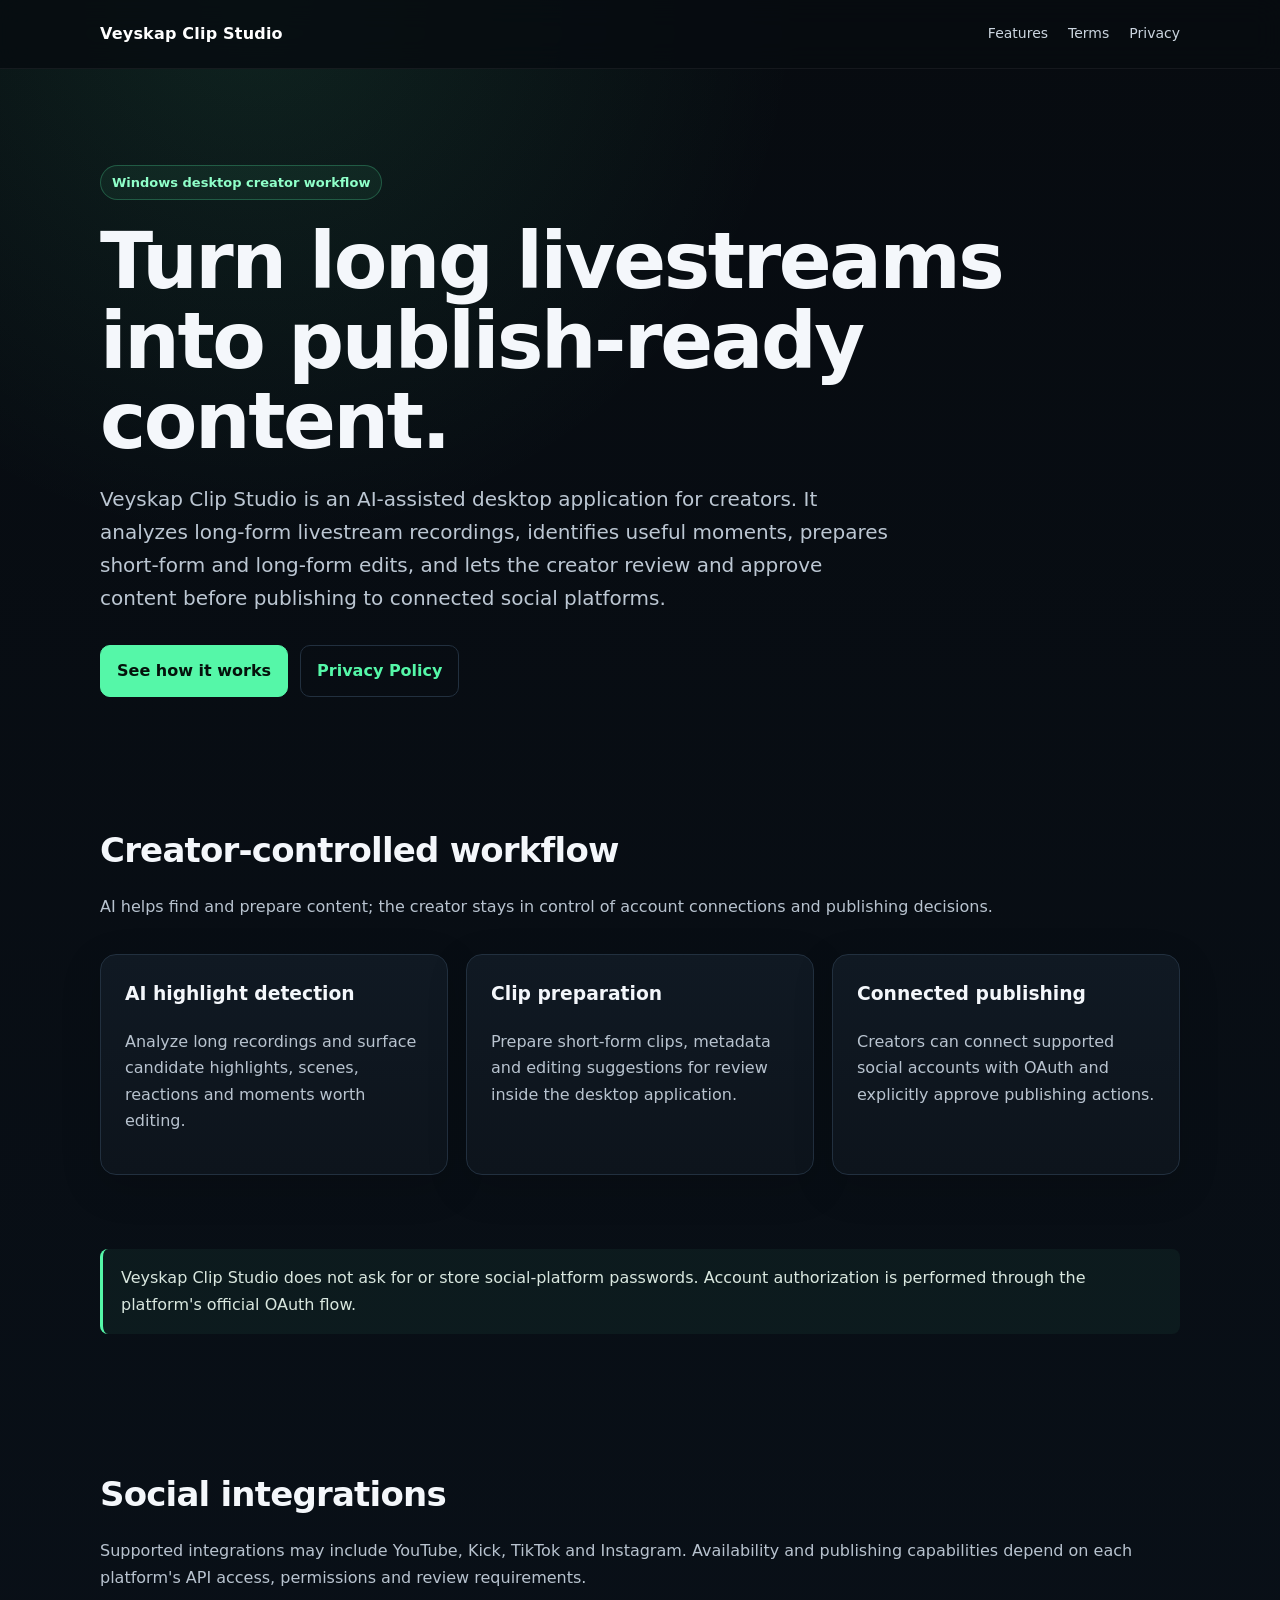
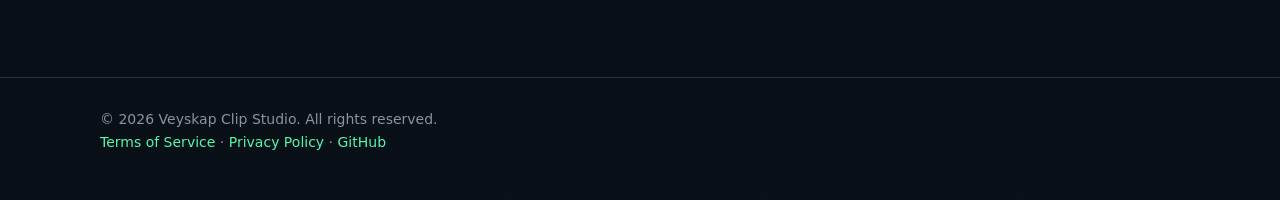
==== index.html @ f8d3f5a6 "veyskap clip studio website Add Veyskap Clip Studio public website" ====
<!doctype html>
<html lang="en">
<head>
  <meta charset="utf-8">
  <meta name="viewport" content="width=device-width,initial-scale=1">
  <title>Veyskap Clip Studio</title>
  <meta name="description" content="AI-powered Windows desktop workflow for livestream analysis, highlight detection, clip creation and creator-approved publishing.">
  <link rel="stylesheet" href="styles.css">
</head>
<body>
<header>
  <div class="wrap">
    <nav>
      <a class="brand" href="./">Veyskap Clip Studio</a>
      <div class="navlinks">
        <a href="#features">Features</a>
        <a href="terms.html">Terms</a>
        <a href="privacy.html">Privacy</a>
      </div>
    </nav>
  </div>
</header>

<main>
  <section class="hero">
    <div class="wrap">
      <span class="eyebrow">Windows desktop creator workflow</span>
      <h1>Turn long livestreams into publish-ready content.</h1>
      <p class="lead">
        Veyskap Clip Studio is an AI-assisted desktop application for creators.
        It analyzes long-form livestream recordings, identifies useful moments,
        prepares short-form and long-form edits, and lets the creator review and
        approve content before publishing to connected social platforms.
      </p>
      <div class="cta">
        <a class="btn primary" href="#features">See how it works</a>
        <a class="btn" href="privacy.html">Privacy Policy</a>
      </div>
    </div>
  </section>

  <section id="features" class="section">
    <div class="wrap">
      <h2>Creator-controlled workflow</h2>
      <p>AI helps find and prepare content; the creator stays in control of account connections and publishing decisions.</p>

      <div class="grid">
        <article class="card">
          <h3>AI highlight detection</h3>
          <p>Analyze long recordings and surface candidate highlights, scenes, reactions and moments worth editing.</p>
        </article>
        <article class="card">
          <h3>Clip preparation</h3>
          <p>Prepare short-form clips, metadata and editing suggestions for review inside the desktop application.</p>
        </article>
        <article class="card">
          <h3>Connected publishing</h3>
          <p>Creators can connect supported social accounts with OAuth and explicitly approve publishing actions.</p>
        </article>
      </div>

      <div class="notice">
        Veyskap Clip Studio does not ask for or store social-platform passwords.
        Account authorization is performed through the platform's official OAuth flow.
      </div>
    </div>
  </section>

  <section class="section">
    <div class="wrap">
      <h2>Social integrations</h2>
      <p>
        Supported integrations may include YouTube, Kick, TikTok and Instagram.
        Availability and publishing capabilities depend on each platform's API access,
        permissions and review requirements.
      </p>
    </div>
  </section>
</main>

<footer>
  <div class="wrap">
    <div>© 2026 Veyskap Clip Studio. All rights reserved.</div>
    <div><a href="terms.html">Terms of Service</a> · <a href="privacy.html">Privacy Policy</a> · <a href="https://github.com/veyskap">GitHub</a></div>
  </div>
</footer>
</body>
</html>
---- styles.css ----
:root{
  --bg:#070b10;
  --panel:#0d141c;
  --panel2:#101923;
  --text:#f4f7fb;
  --muted:#9aa7b5;
  --line:#22303f;
  --accent:#55f7a8;
  --accent2:#8fffc9;
}
*{box-sizing:border-box}
html{scroll-behavior:smooth}
body{
  margin:0;
  font-family:Inter,ui-sans-serif,system-ui,-apple-system,BlinkMacSystemFont,"Segoe UI",sans-serif;
  background:
    radial-gradient(circle at 20% 0%,rgba(85,247,168,.10),transparent 34rem),
    linear-gradient(180deg,#070b10 0%,#091018 100%);
  color:var(--text);
  line-height:1.65;
}
a{color:var(--accent);text-decoration:none}
a:hover{text-decoration:underline}
.wrap{width:min(1080px,calc(100% - 40px));margin:0 auto}
header{
  position:sticky;top:0;z-index:10;
  backdrop-filter:blur(14px);
  background:rgba(7,11,16,.82);
  border-bottom:1px solid rgba(255,255,255,.06);
}
nav{height:68px;display:flex;align-items:center;justify-content:space-between;gap:24px}
.brand{font-weight:800;letter-spacing:.2px;color:white}
.navlinks{display:flex;gap:20px;flex-wrap:wrap}
.navlinks a{color:#cbd5df;font-size:14px}
.hero{padding:96px 0 62px}
.eyebrow{
  display:inline-flex;align-items:center;gap:8px;
  border:1px solid rgba(85,247,168,.25);
  background:rgba(85,247,168,.06);
  color:var(--accent2);
  border-radius:999px;padding:6px 11px;font-size:13px;font-weight:700;
}
h1{font-size:clamp(42px,8vw,78px);line-height:1.02;margin:22px 0 22px;letter-spacing:-2.4px}
.lead{max-width:800px;font-size:20px;color:#bcc7d3}
.cta{display:flex;gap:12px;flex-wrap:wrap;margin-top:30px}
.btn{
  display:inline-block;padding:12px 16px;border-radius:10px;
  border:1px solid var(--line);font-weight:750;
}
.btn.primary{background:var(--accent);color:#05120c;border-color:var(--accent)}
.grid{display:grid;grid-template-columns:repeat(3,1fr);gap:18px;margin:34px 0 74px}
.card{
  background:linear-gradient(180deg,var(--panel2),var(--panel));
  border:1px solid var(--line);border-radius:16px;padding:24px;
  box-shadow:0 12px 40px rgba(0,0,0,.16)
}
.card h3{margin-top:0}
.section{padding:34px 0 70px}
.section h2{font-size:34px;letter-spacing:-.8px;margin-bottom:10px}
.section p,.section li{color:#b8c3cf}
.notice{
  border-left:3px solid var(--accent);
  background:rgba(85,247,168,.05);
  padding:16px 18px;border-radius:8px;color:#d9e7df;
}
footer{border-top:1px solid var(--line);padding:30px 0 46px;color:#8794a2;font-size:14px}
.policy{padding:70px 0}
.policy h1{font-size:48px}
.policy h2{margin-top:36px}
.policy p,.policy li{color:#bcc7d3}
.meta{color:#7f8b98;font-size:14px}
@media(max-width:780px){
  .grid{grid-template-columns:1fr}
  .hero{padding-top:64px}
  nav{align-items:flex-start;height:auto;padding:18px 0}
  .navlinks{justify-content:flex-end}
}
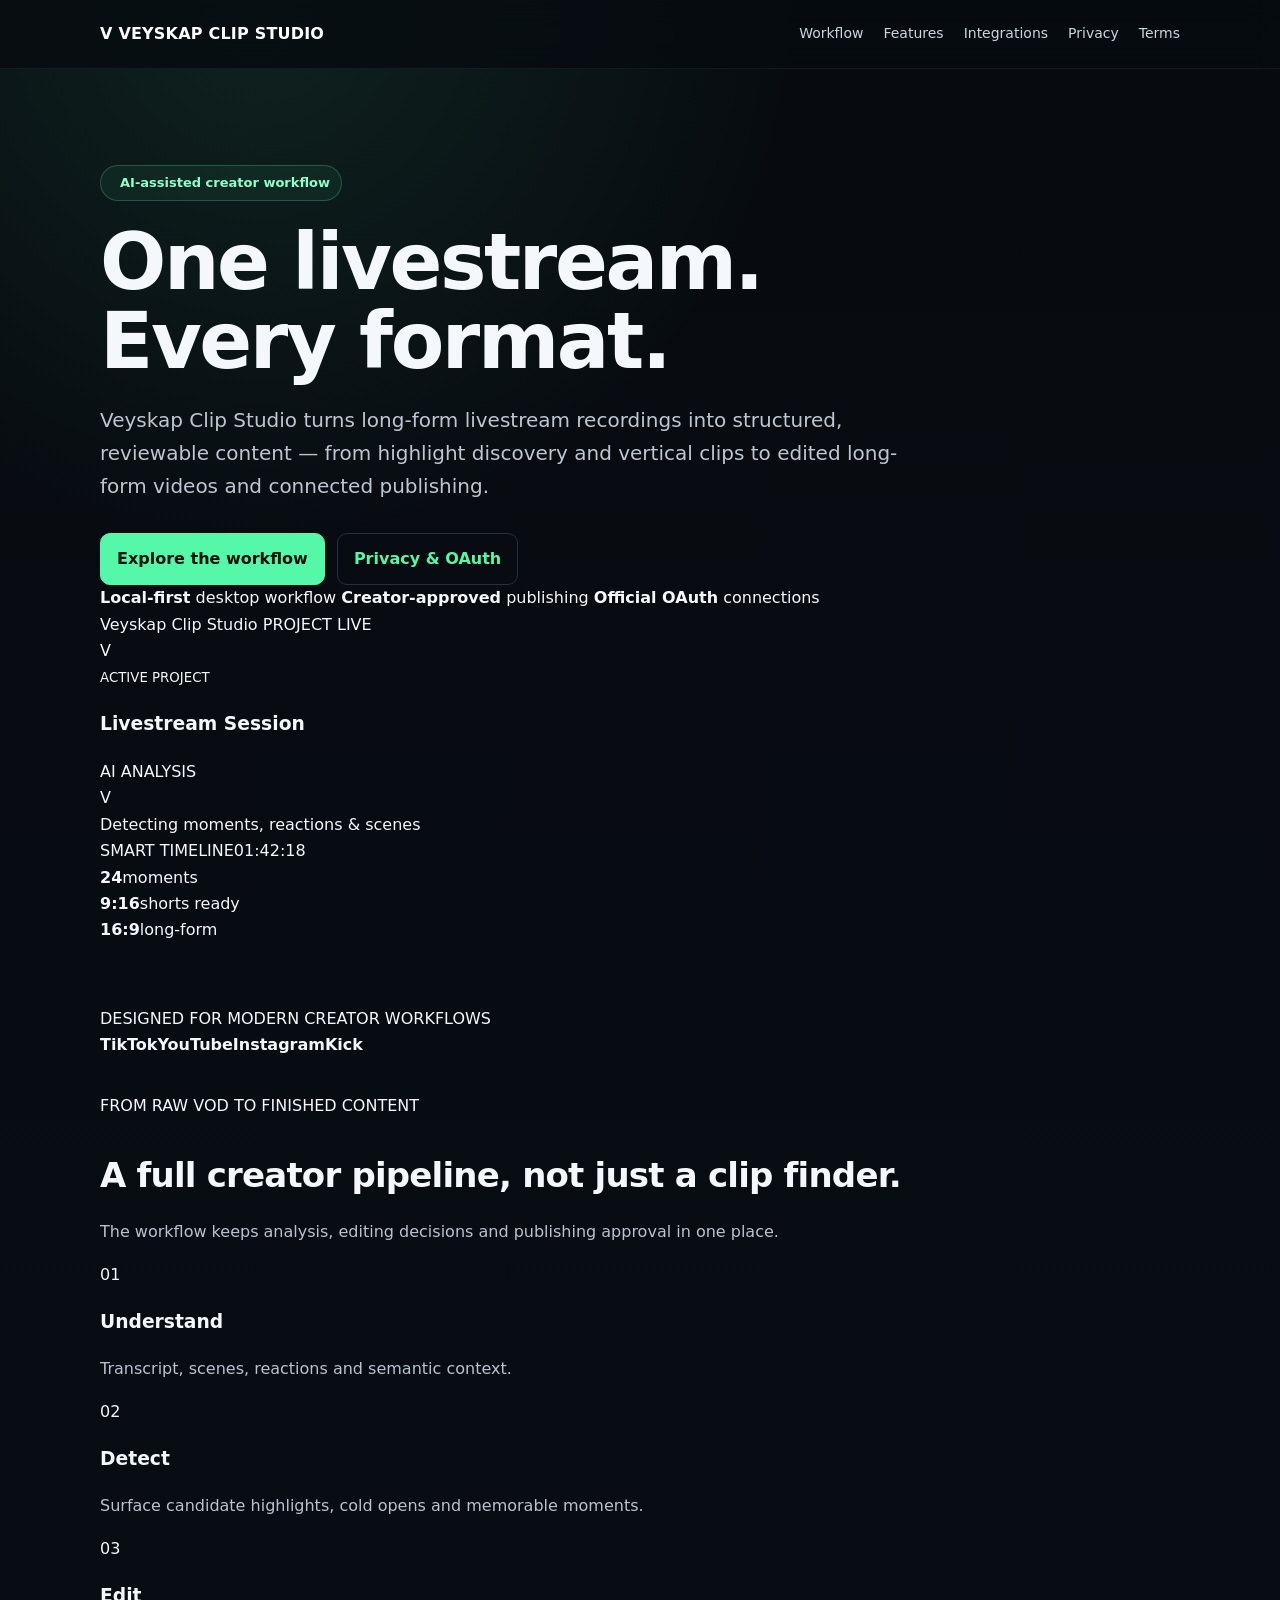
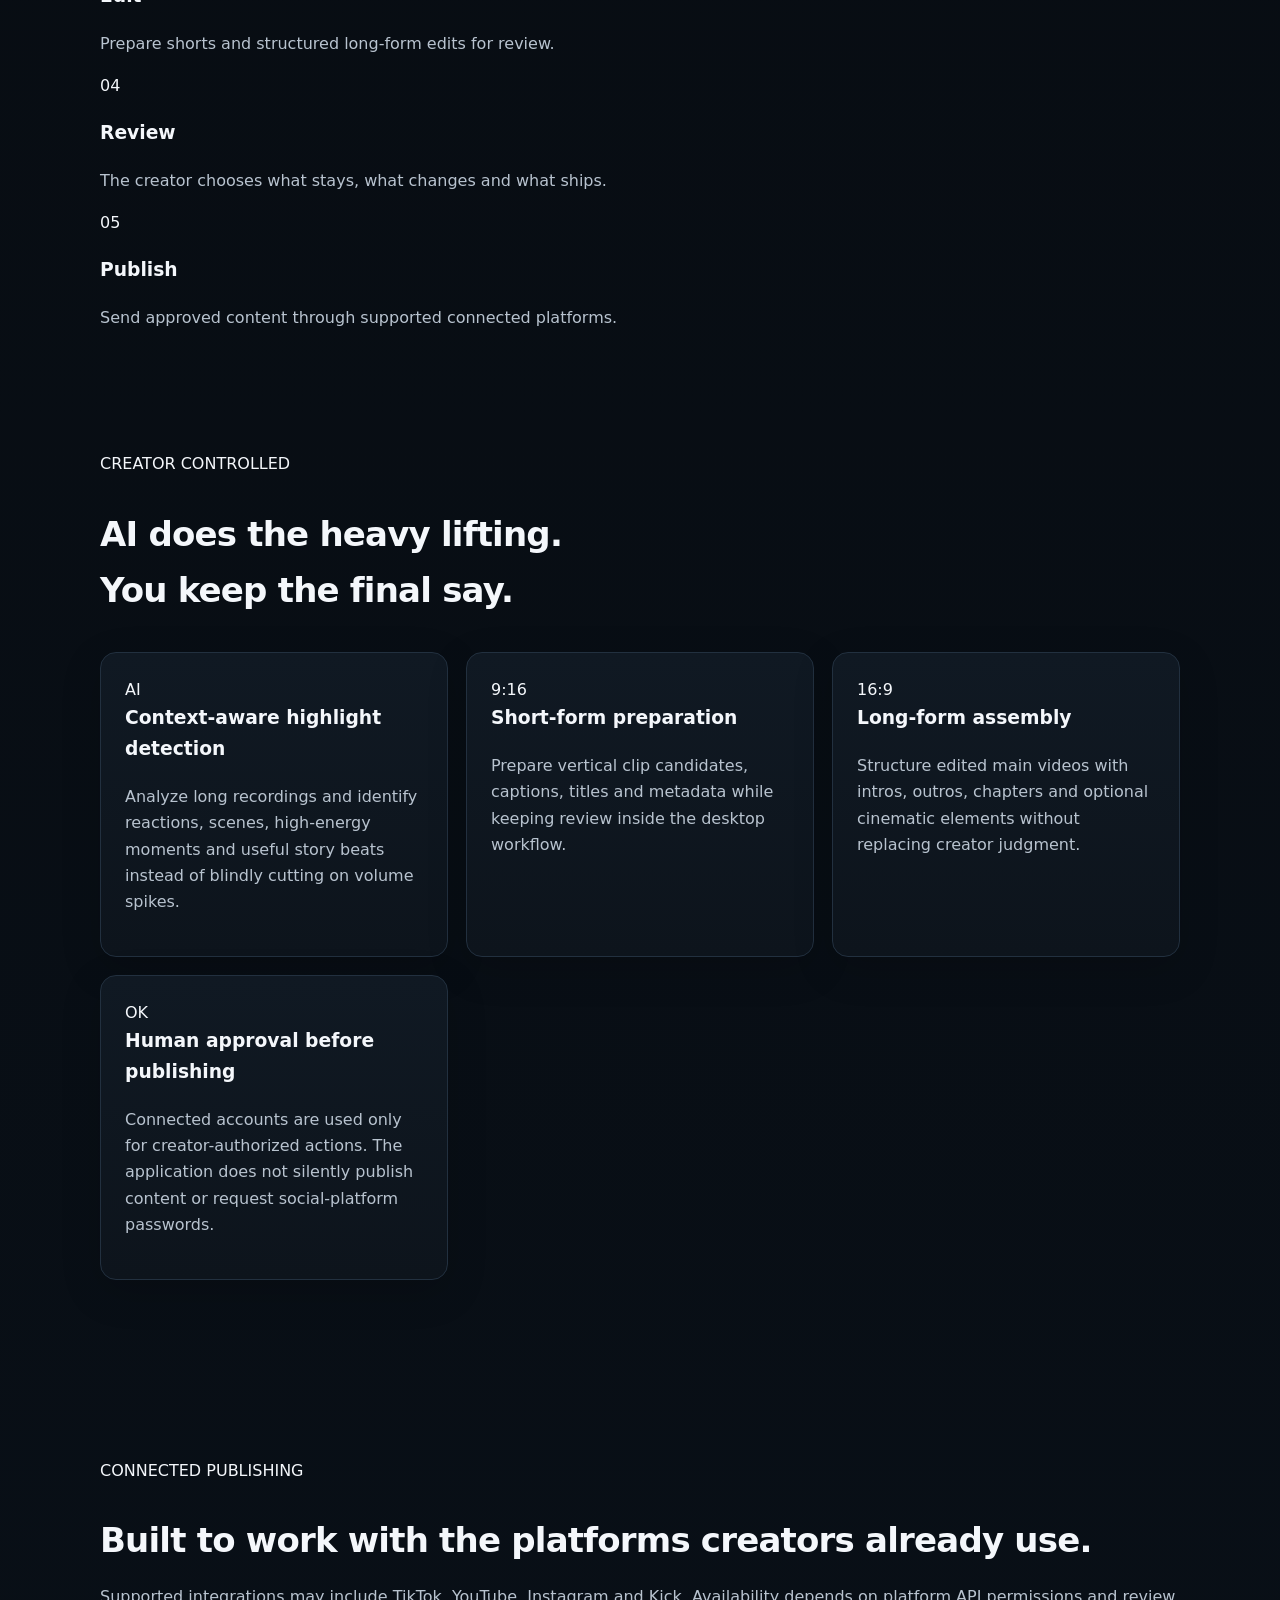
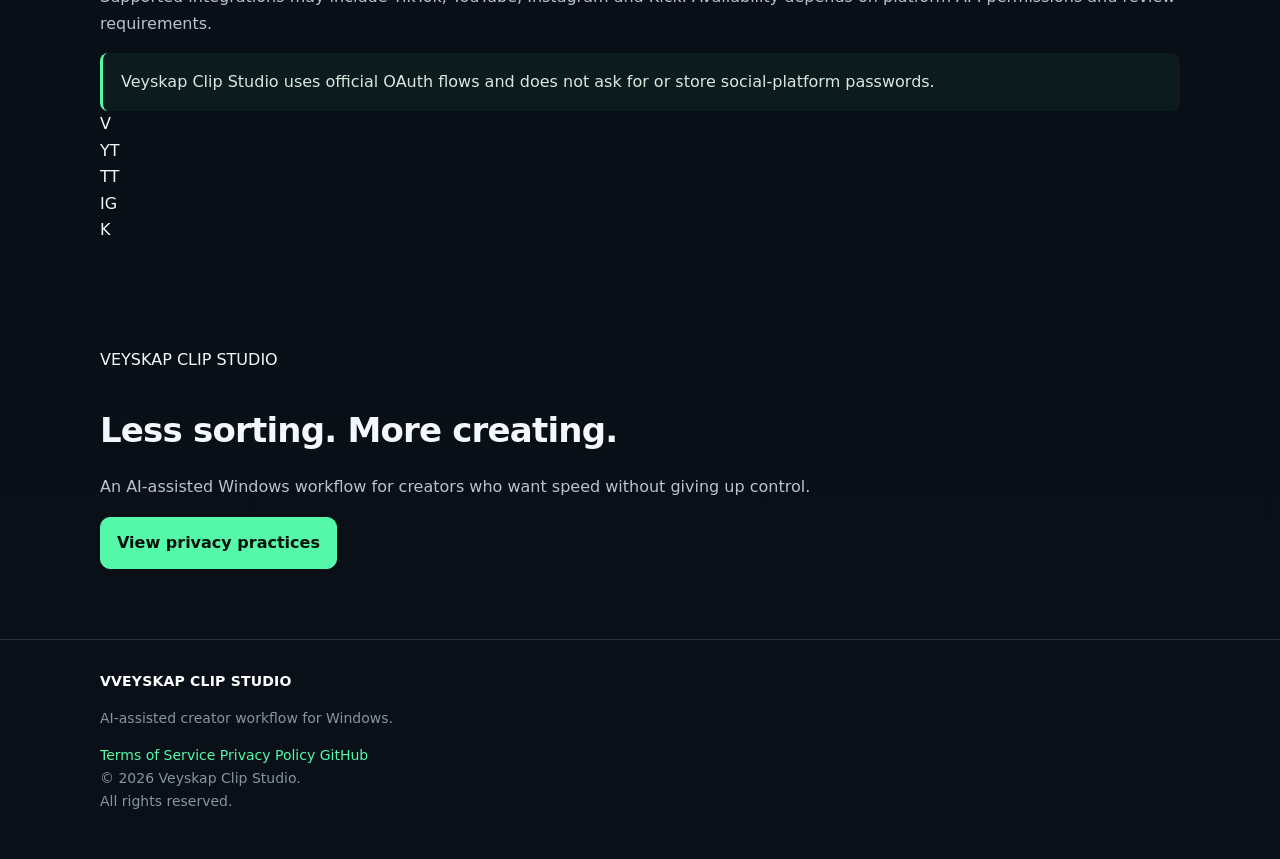
==== commit 643e3e4b: "design: upgrade public site landing page" ====
--- a/index.html
+++ b/index.html
@@ -3,86 +3,201 @@
 <head>
   <meta charset="utf-8">
   <meta name="viewport" content="width=device-width,initial-scale=1">
-  <title>Veyskap Clip Studio</title>
-  <meta name="description" content="AI-powered Windows desktop workflow for livestream analysis, highlight detection, clip creation and creator-approved publishing.">
+  <meta name="theme-color" content="#08070d">
+  <meta name="description" content="Veyskap Clip Studio is an AI-assisted Windows desktop workflow for turning long livestreams into creator-approved clips and long-form content.">
+  <meta property="og:title" content="Veyskap Clip Studio">
+  <meta property="og:description" content="From long livestream to publish-ready content — with the creator in control.">
+  <meta property="og:type" content="website">
+  <title>Veyskap Clip Studio · AI Creator Workflow</title>
   <link rel="stylesheet" href="styles.css">
 </head>
 <body>
-<header>
-  <div class="wrap">
-    <nav>
-      <a class="brand" href="./">Veyskap Clip Studio</a>
-      <div class="navlinks">
-        <a href="#features">Features</a>
-        <a href="terms.html">Terms</a>
-        <a href="privacy.html">Privacy</a>
-      </div>
-    </nav>
-  </div>
-</header>
-
-<main>
-  <section class="hero">
+  <div class="ambient ambient-one"></div>
+  <div class="ambient ambient-two"></div>
+  <div class="noise"></div>
+
+  <header>
     <div class="wrap">
-      <span class="eyebrow">Windows desktop creator workflow</span>
-      <h1>Turn long livestreams into publish-ready content.</h1>
-      <p class="lead">
-        Veyskap Clip Studio is an AI-assisted desktop application for creators.
-        It analyzes long-form livestream recordings, identifies useful moments,
-        prepares short-form and long-form edits, and lets the creator review and
-        approve content before publishing to connected social platforms.
-      </p>
-      <div class="cta">
-        <a class="btn primary" href="#features">See how it works</a>
-        <a class="btn" href="privacy.html">Privacy Policy</a>
-      </div>
+      <nav>
+        <a class="brand" href="./" aria-label="Veyskap Clip Studio home">
+          <span class="brand-mark">V</span>
+          <span>VEYSKAP <strong>CLIP STUDIO</strong></span>
+        </a>
+        <div class="navlinks">
+          <a href="#workflow">Workflow</a>
+          <a href="#features">Features</a>
+          <a href="#integrations">Integrations</a>
+          <a href="privacy.html">Privacy</a>
+          <a href="terms.html">Terms</a>
+        </div>
+      </nav>
     </div>
-  </section>
-
-  <section id="features" class="section">
-    <div class="wrap">
-      <h2>Creator-controlled workflow</h2>
-      <p>AI helps find and prepare content; the creator stays in control of account connections and publishing decisions.</p>
-
-      <div class="grid">
-        <article class="card">
-          <h3>AI highlight detection</h3>
-          <p>Analyze long recordings and surface candidate highlights, scenes, reactions and moments worth editing.</p>
-        </article>
-        <article class="card">
-          <h3>Clip preparation</h3>
-          <p>Prepare short-form clips, metadata and editing suggestions for review inside the desktop application.</p>
-        </article>
-        <article class="card">
-          <h3>Connected publishing</h3>
-          <p>Creators can connect supported social accounts with OAuth and explicitly approve publishing actions.</p>
-        </article>
-      </div>
-
-      <div class="notice">
-        Veyskap Clip Studio does not ask for or store social-platform passwords.
-        Account authorization is performed through the platform's official OAuth flow.
-      </div>
+  </header>
+
+  <main>
+    <section class="hero">
+      <div class="wrap hero-grid">
+        <div class="hero-copy">
+          <div class="eyebrow"><span class="status-dot"></span> AI-assisted creator workflow</div>
+          <h1>One livestream.<br><span class="gradient-text">Every format.</span></h1>
+          <p class="lead">
+            Veyskap Clip Studio turns long-form livestream recordings into structured,
+            reviewable content — from highlight discovery and vertical clips to edited
+            long-form videos and connected publishing.
+          </p>
+          <div class="cta">
+            <a class="btn primary" href="#workflow">Explore the workflow</a>
+            <a class="btn ghost" href="privacy.html">Privacy & OAuth</a>
+          </div>
+          <div class="trust-row">
+            <span><b>Local-first</b> desktop workflow</span>
+            <span><b>Creator-approved</b> publishing</span>
+            <span><b>Official OAuth</b> connections</span>
+          </div>
+        </div>
+
+        <div class="app-shell" aria-label="Veyskap Clip Studio interface preview">
+          <div class="window-bar">
+            <div class="window-dots"><i></i><i></i><i></i></div>
+            <span>Veyskap Clip Studio</span>
+            <span class="live-pill">PROJECT LIVE</span>
+          </div>
+          <div class="app-body">
+            <aside class="app-sidebar">
+              <div class="mini-logo">V</div>
+              <span class="active"></span><span></span><span></span><span></span><span></span>
+            </aside>
+            <div class="app-main">
+              <div class="preview-top">
+                <div>
+                  <small>ACTIVE PROJECT</small>
+                  <h3>Livestream Session</h3>
+                </div>
+                <div class="ai-badge">AI ANALYSIS</div>
+              </div>
+              <div class="video-frame">
+                <div class="frame-glow"></div>
+                <div class="play-mark">V</div>
+                <div class="scan-line"></div>
+                <div class="frame-caption"><span></span> Detecting moments, reactions & scenes</div>
+              </div>
+              <div class="timeline">
+                <div class="timeline-head"><span>SMART TIMELINE</span><span>01:42:18</span></div>
+                <div class="track"><b class="seg s1"></b><b class="seg s2"></b><b class="seg s3"></b><b class="seg s4"></b></div>
+                <div class="events"><i></i><i></i><i></i><i></i><i></i></div>
+              </div>
+              <div class="metric-grid">
+                <div><strong>24</strong><span>moments</span></div>
+                <div><strong>9:16</strong><span>shorts ready</span></div>
+                <div><strong>16:9</strong><span>long-form</span></div>
+              </div>
+            </div>
+          </div>
+        </div>
+      </div>
+    </section>
+
+    <section class="logo-strip">
+      <div class="wrap">
+        <span>DESIGNED FOR MODERN CREATOR WORKFLOWS</span>
+        <div class="platform-inline">
+          <b>TikTok</b><b>YouTube</b><b>Instagram</b><b>Kick</b>
+        </div>
+      </div>
+    </section>
+
+    <section id="workflow" class="section workflow-section">
+      <div class="wrap">
+        <div class="section-kicker">FROM RAW VOD TO FINISHED CONTENT</div>
+        <h2>A full creator pipeline, not just a clip finder.</h2>
+        <p class="section-lead">The workflow keeps analysis, editing decisions and publishing approval in one place.</p>
+
+        <div class="workflow">
+          <article><span>01</span><div><h3>Understand</h3><p>Transcript, scenes, reactions and semantic context.</p></div></article>
+          <article><span>02</span><div><h3>Detect</h3><p>Surface candidate highlights, cold opens and memorable moments.</p></div></article>
+          <article><span>03</span><div><h3>Edit</h3><p>Prepare shorts and structured long-form edits for review.</p></div></article>
+          <article><span>04</span><div><h3>Review</h3><p>The creator chooses what stays, what changes and what ships.</p></div></article>
+          <article><span>05</span><div><h3>Publish</h3><p>Send approved content through supported connected platforms.</p></div></article>
+        </div>
+      </div>
+    </section>
+
+    <section id="features" class="section">
+      <div class="wrap">
+        <div class="section-kicker">CREATOR CONTROLLED</div>
+        <h2>AI does the heavy lifting.<br>You keep the final say.</h2>
+        <div class="grid feature-grid">
+          <article class="card feature-card featured">
+            <div class="card-icon">AI</div>
+            <h3>Context-aware highlight detection</h3>
+            <p>Analyze long recordings and identify reactions, scenes, high-energy moments and useful story beats instead of blindly cutting on volume spikes.</p>
+            <div class="card-lines"><i></i><i></i><i></i><i></i></div>
+          </article>
+          <article class="card feature-card">
+            <div class="card-icon">9:16</div>
+            <h3>Short-form preparation</h3>
+            <p>Prepare vertical clip candidates, captions, titles and metadata while keeping review inside the desktop workflow.</p>
+          </article>
+          <article class="card feature-card">
+            <div class="card-icon">16:9</div>
+            <h3>Long-form assembly</h3>
+            <p>Structure edited main videos with intros, outros, chapters and optional cinematic elements without replacing creator judgment.</p>
+          </article>
+          <article class="card feature-card wide">
+            <div class="card-icon">OK</div>
+            <h3>Human approval before publishing</h3>
+            <p>Connected accounts are used only for creator-authorized actions. The application does not silently publish content or request social-platform passwords.</p>
+          </article>
+        </div>
+      </div>
+    </section>
+
+    <section id="integrations" class="section integrations-section">
+      <div class="wrap integration-panel">
+        <div>
+          <div class="section-kicker">CONNECTED PUBLISHING</div>
+          <h2>Built to work with the platforms creators already use.</h2>
+          <p>Supported integrations may include TikTok, YouTube, Instagram and Kick. Availability depends on platform API permissions and review requirements.</p>
+          <div class="notice">Veyskap Clip Studio uses official OAuth flows and does not ask for or store social-platform passwords.</div>
+        </div>
+        <div class="integration-orbit" aria-hidden="true">
+          <div class="orbit-ring ring-one"></div>
+          <div class="orbit-ring ring-two"></div>
+          <div class="orbit-core">V</div>
+          <div class="orbit-item item-one">YT</div>
+          <div class="orbit-item item-two">TT</div>
+          <div class="orbit-item item-three">IG</div>
+          <div class="orbit-item item-four">K</div>
+        </div>
+      </div>
+    </section>
+
+    <section class="section final-cta">
+      <div class="wrap final-card">
+        <div class="glow-orb"></div>
+        <div>
+          <span class="section-kicker">VEYSKAP CLIP STUDIO</span>
+          <h2>Less sorting. More creating.</h2>
+          <p>An AI-assisted Windows workflow for creators who want speed without giving up control.</p>
+        </div>
+        <a class="btn primary" href="privacy.html">View privacy practices</a>
+      </div>
+    </section>
+  </main>
+
+  <footer>
+    <div class="wrap footer-grid">
+      <div>
+        <a class="brand footer-brand" href="./"><span class="brand-mark">V</span><span>VEYSKAP <strong>CLIP STUDIO</strong></span></a>
+        <p>AI-assisted creator workflow for Windows.</p>
+      </div>
+      <div class="footer-links">
+        <a href="terms.html">Terms of Service</a>
+        <a href="privacy.html">Privacy Policy</a>
+        <a href="https://github.com/veyskap">GitHub</a>
+      </div>
+      <div class="copyright">© 2026 Veyskap Clip Studio.<br>All rights reserved.</div>
     </div>
-  </section>
-
-  <section class="section">
-    <div class="wrap">
-      <h2>Social integrations</h2>
-      <p>
-        Supported integrations may include YouTube, Kick, TikTok and Instagram.
-        Availability and publishing capabilities depend on each platform's API access,
-        permissions and review requirements.
-      </p>
-    </div>
-  </section>
-</main>
-
-<footer>
-  <div class="wrap">
-    <div>© 2026 Veyskap Clip Studio. All rights reserved.</div>
-    <div><a href="terms.html">Terms of Service</a> · <a href="privacy.html">Privacy Policy</a> · <a href="https://github.com/veyskap">GitHub</a></div>
-  </div>
-</footer>
+  </footer>
 </body>
 </html>
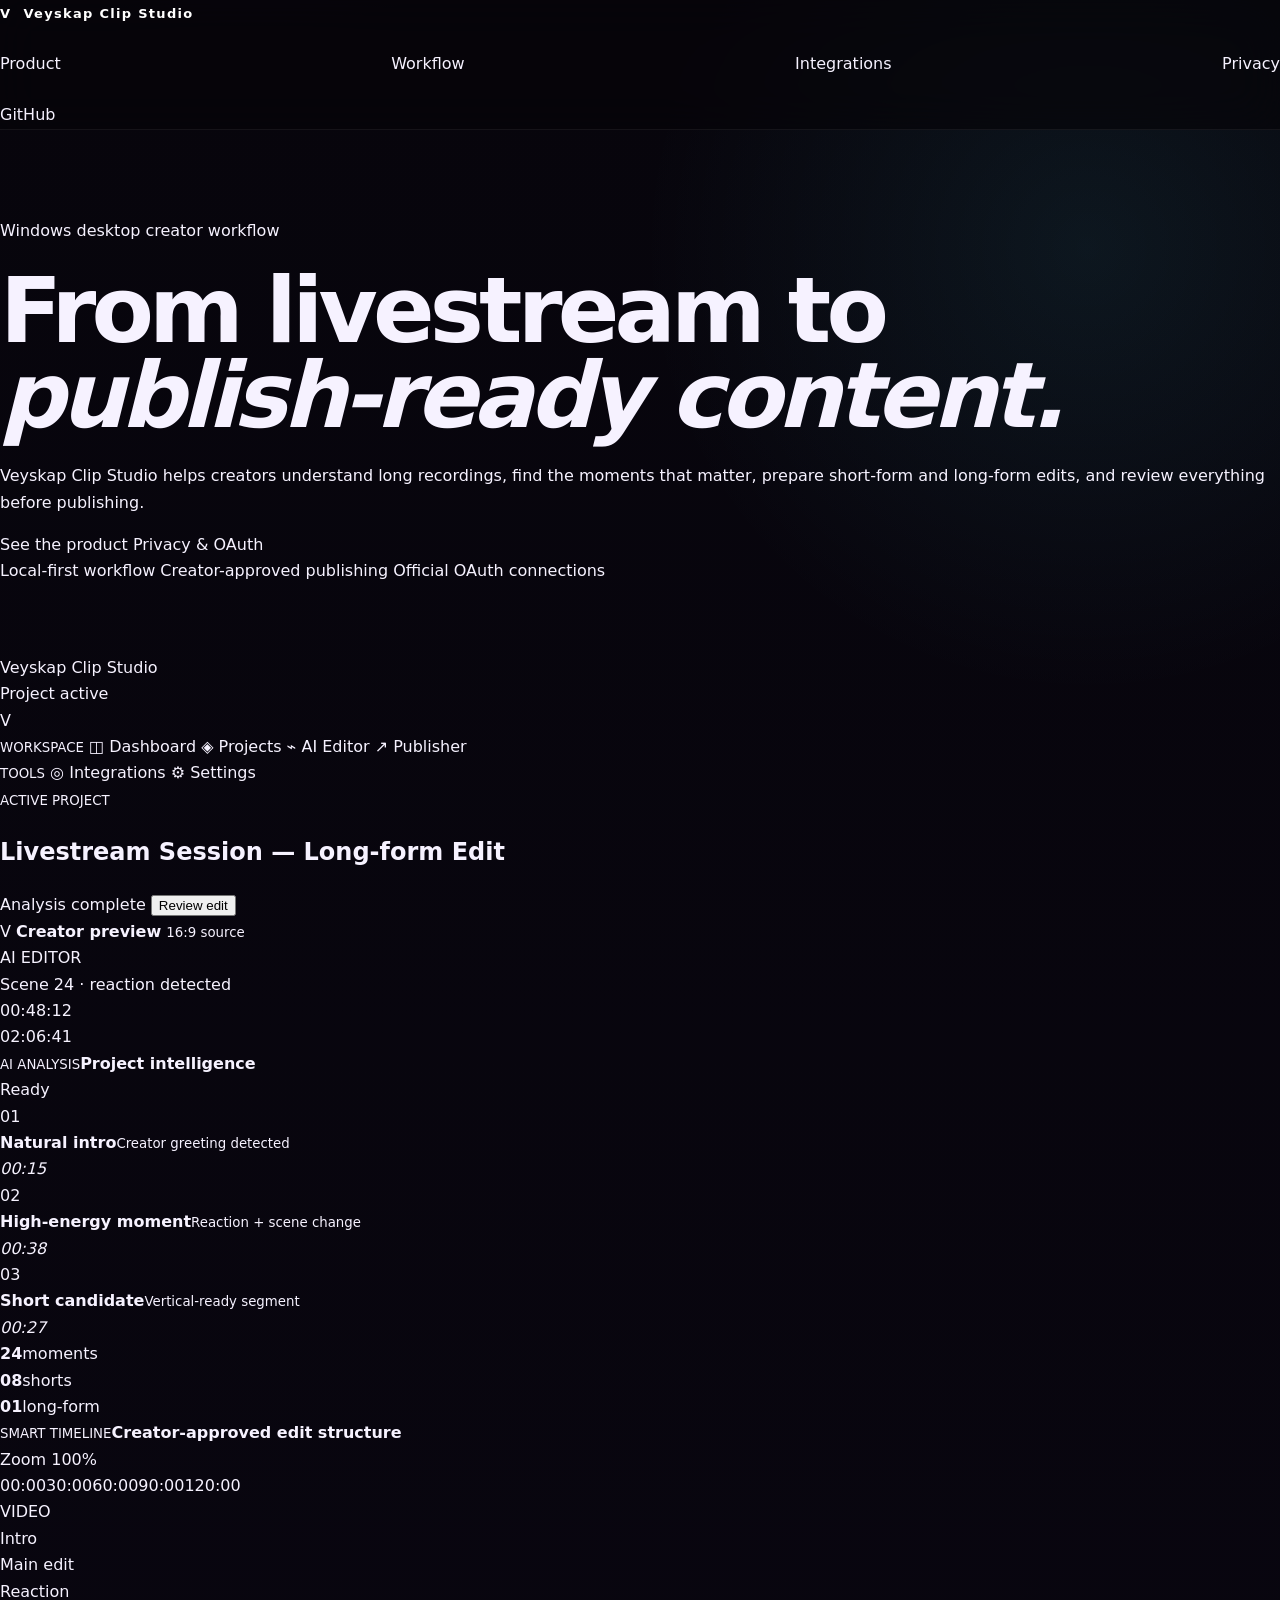
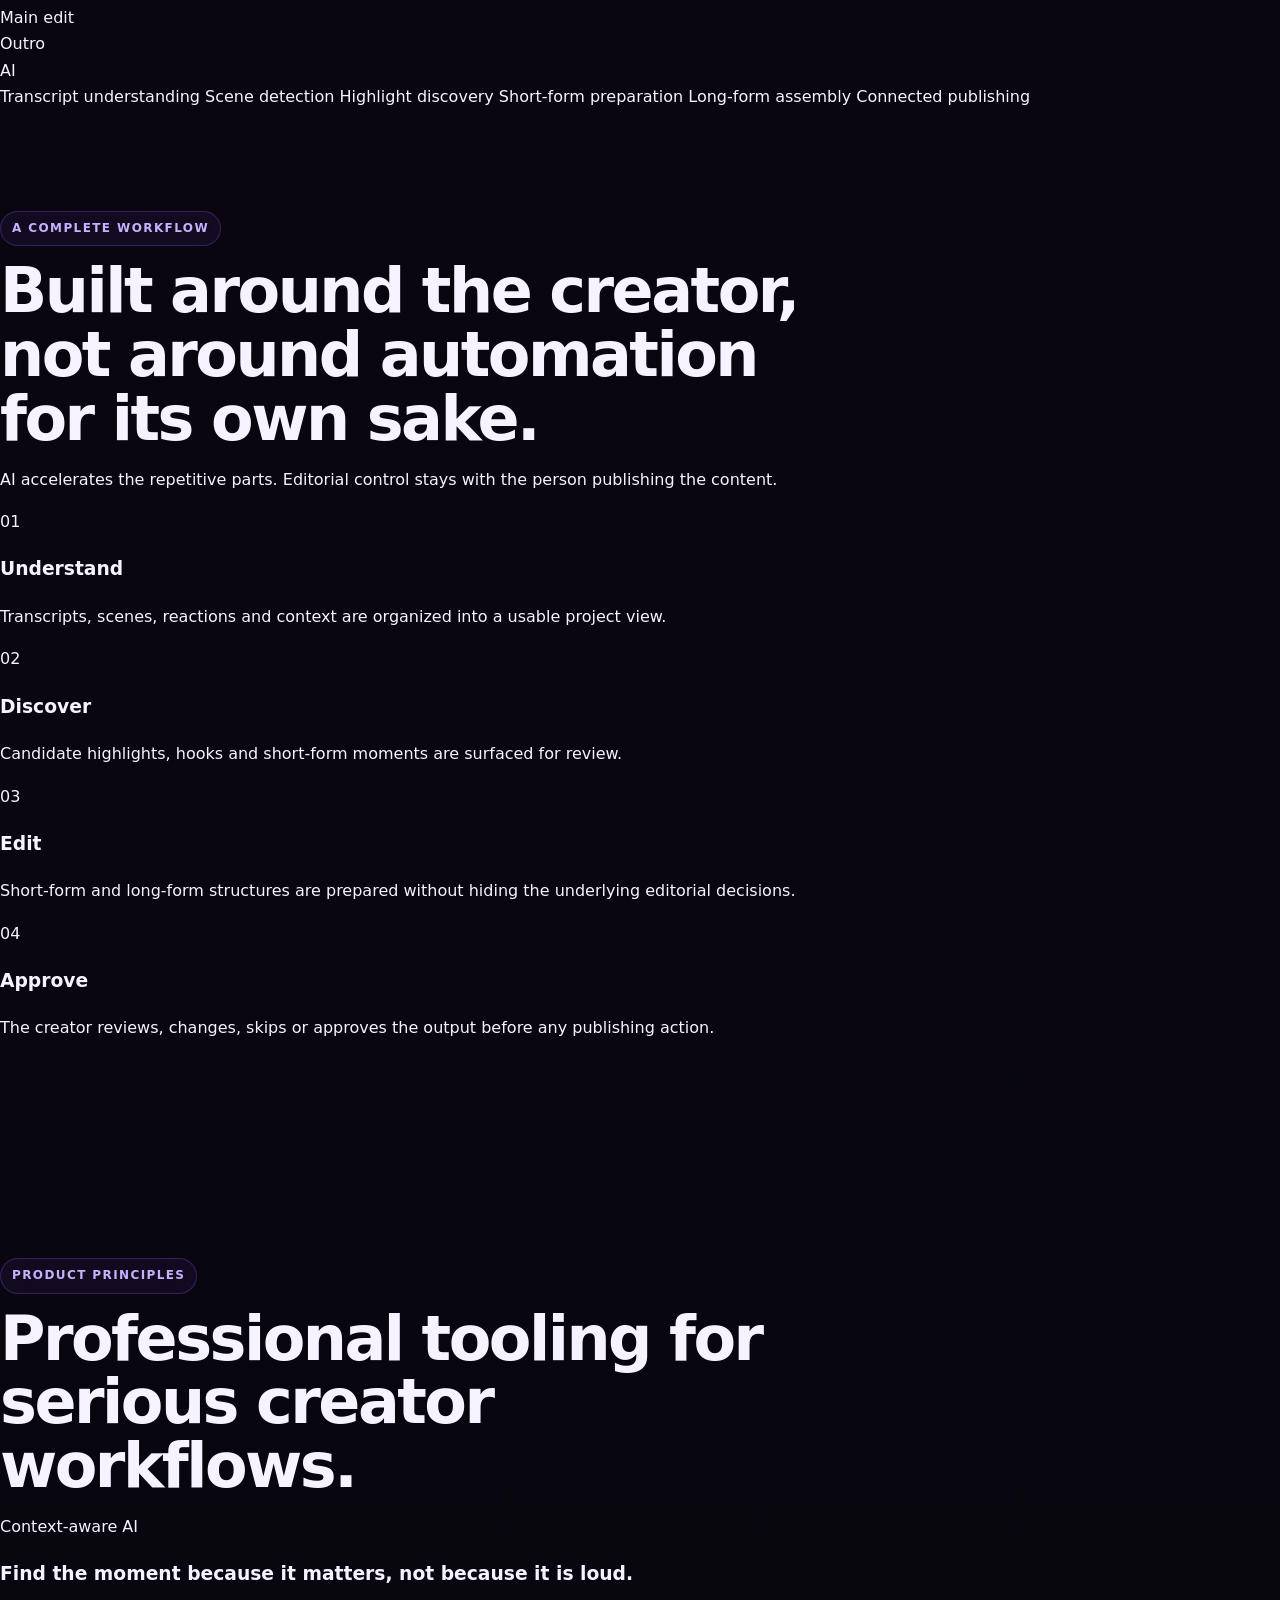
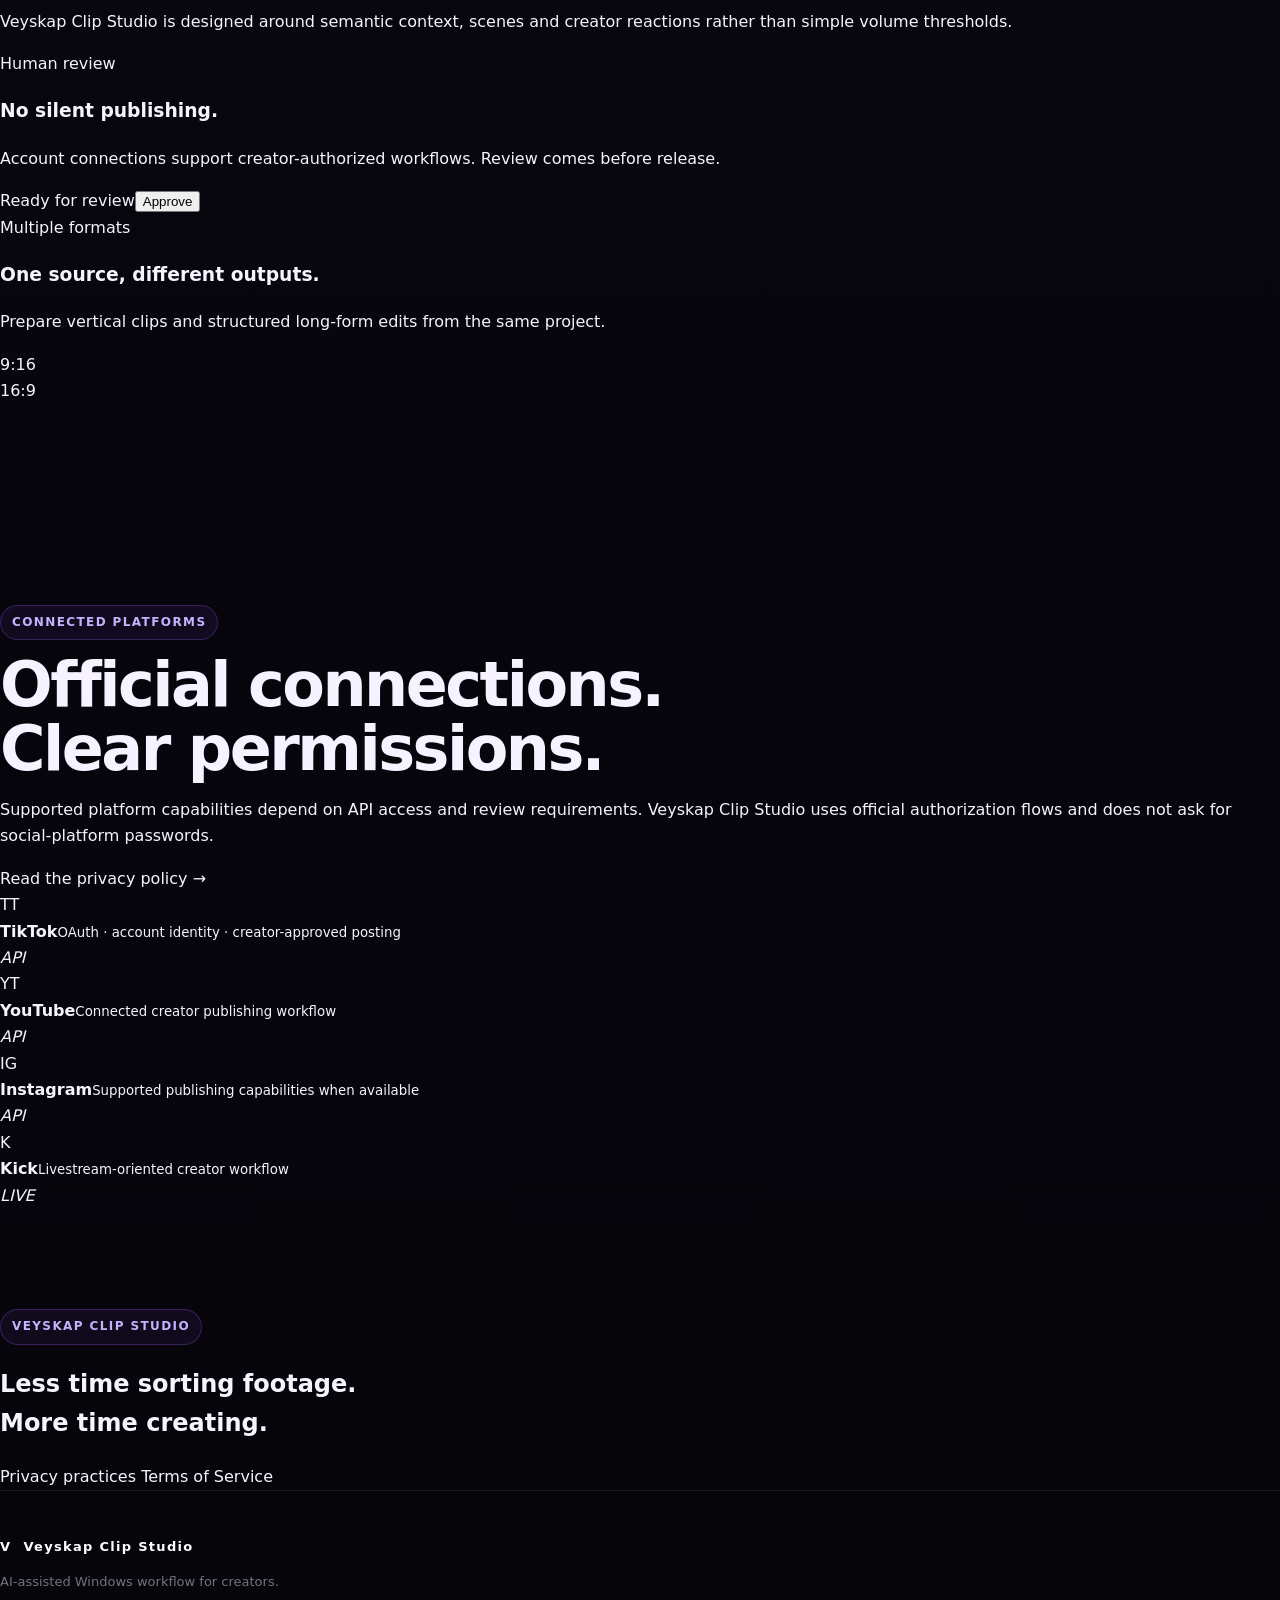
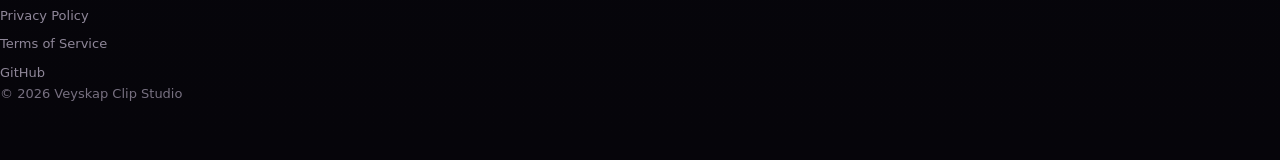
==== commit bee229fe: "design: rebuild landing page with professional product-first layout" ====
--- a/index.html
+++ b/index.html
@@ -3,200 +3,262 @@
 <head>
   <meta charset="utf-8">
   <meta name="viewport" content="width=device-width,initial-scale=1">
-  <meta name="theme-color" content="#08070d">
-  <meta name="description" content="Veyskap Clip Studio is an AI-assisted Windows desktop workflow for turning long livestreams into creator-approved clips and long-form content.">
+  <meta name="theme-color" content="#0b0b0d">
+  <meta name="description" content="Veyskap Clip Studio is an AI-assisted Windows desktop workflow for turning livestream recordings into creator-approved short-form and long-form content.">
   <meta property="og:title" content="Veyskap Clip Studio">
-  <meta property="og:description" content="From long livestream to publish-ready content — with the creator in control.">
+  <meta property="og:description" content="AI-assisted video workflow for streamers and creators.">
   <meta property="og:type" content="website">
-  <title>Veyskap Clip Studio · AI Creator Workflow</title>
+  <title>Veyskap Clip Studio — AI video workflow for creators</title>
   <link rel="stylesheet" href="styles.css">
 </head>
 <body>
-  <div class="ambient ambient-one"></div>
-  <div class="ambient ambient-two"></div>
-  <div class="noise"></div>
-
-  <header>
-    <div class="wrap">
-      <nav>
-        <a class="brand" href="./" aria-label="Veyskap Clip Studio home">
-          <span class="brand-mark">V</span>
-          <span>VEYSKAP <strong>CLIP STUDIO</strong></span>
-        </a>
-        <div class="navlinks">
-          <a href="#workflow">Workflow</a>
-          <a href="#features">Features</a>
-          <a href="#integrations">Integrations</a>
-          <a href="privacy.html">Privacy</a>
-          <a href="terms.html">Terms</a>
-        </div>
+  <header class="site-header">
+    <div class="container nav-shell">
+      <a class="brand" href="./" aria-label="Veyskap Clip Studio home">
+        <span class="brand-symbol" aria-hidden="true">V</span>
+        <span class="brand-copy">Veyskap <b>Clip Studio</b></span>
+      </a>
+      <nav class="nav-links" aria-label="Primary navigation">
+        <a href="#product">Product</a>
+        <a href="#workflow">Workflow</a>
+        <a href="#integrations">Integrations</a>
+        <a href="privacy.html">Privacy</a>
       </nav>
+      <a class="nav-cta" href="https://github.com/veyskap">GitHub</a>
     </div>
   </header>
 
   <main>
     <section class="hero">
-      <div class="wrap hero-grid">
-        <div class="hero-copy">
-          <div class="eyebrow"><span class="status-dot"></span> AI-assisted creator workflow</div>
-          <h1>One livestream.<br><span class="gradient-text">Every format.</span></h1>
-          <p class="lead">
-            Veyskap Clip Studio turns long-form livestream recordings into structured,
-            reviewable content — from highlight discovery and vertical clips to edited
-            long-form videos and connected publishing.
-          </p>
-          <div class="cta">
-            <a class="btn primary" href="#workflow">Explore the workflow</a>
-            <a class="btn ghost" href="privacy.html">Privacy & OAuth</a>
+      <div class="container hero-inner">
+        <div class="hero-badge"><span></span> Windows desktop creator workflow</div>
+        <h1>From livestream to<br><em>publish-ready content.</em></h1>
+        <p class="hero-copy">
+          Veyskap Clip Studio helps creators understand long recordings, find the moments that matter,
+          prepare short-form and long-form edits, and review everything before publishing.
+        </p>
+        <div class="hero-actions">
+          <a class="button button-primary" href="#product">See the product</a>
+          <a class="button button-secondary" href="privacy.html">Privacy & OAuth</a>
+        </div>
+        <div class="hero-proof">
+          <span>Local-first workflow</span>
+          <i></i>
+          <span>Creator-approved publishing</span>
+          <i></i>
+          <span>Official OAuth connections</span>
+        </div>
+      </div>
+    </section>
+
+    <section id="product" class="product-stage">
+      <div class="container">
+        <div class="product-frame">
+          <div class="product-topbar">
+            <div class="traffic"><span></span><span></span><span></span></div>
+            <div class="product-title">Veyskap Clip Studio</div>
+            <div class="project-status"><span></span> Project active</div>
           </div>
-          <div class="trust-row">
-            <span><b>Local-first</b> desktop workflow</span>
-            <span><b>Creator-approved</b> publishing</span>
-            <span><b>Official OAuth</b> connections</span>
-          </div>
-        </div>
-
-        <div class="app-shell" aria-label="Veyskap Clip Studio interface preview">
-          <div class="window-bar">
-            <div class="window-dots"><i></i><i></i><i></i></div>
-            <span>Veyskap Clip Studio</span>
-            <span class="live-pill">PROJECT LIVE</span>
-          </div>
-          <div class="app-body">
-            <aside class="app-sidebar">
-              <div class="mini-logo">V</div>
-              <span class="active"></span><span></span><span></span><span></span><span></span>
+
+          <div class="product-app">
+            <aside class="product-sidebar">
+              <div class="sidebar-logo">V</div>
+              <div class="sidebar-group">
+                <small>WORKSPACE</small>
+                <a class="selected" href="#product"><span>◫</span> Dashboard</a>
+                <a href="#product"><span>◈</span> Projects</a>
+                <a href="#product"><span>⌁</span> AI Editor</a>
+                <a href="#product"><span>↗</span> Publisher</a>
+              </div>
+              <div class="sidebar-group lower">
+                <small>TOOLS</small>
+                <a href="#product"><span>◎</span> Integrations</a>
+                <a href="#product"><span>⚙</span> Settings</a>
+              </div>
             </aside>
-            <div class="app-main">
-              <div class="preview-top">
+
+            <div class="product-content">
+              <div class="workspace-head">
                 <div>
                   <small>ACTIVE PROJECT</small>
-                  <h3>Livestream Session</h3>
-                </div>
-                <div class="ai-badge">AI ANALYSIS</div>
-              </div>
-              <div class="video-frame">
-                <div class="frame-glow"></div>
-                <div class="play-mark">V</div>
-                <div class="scan-line"></div>
-                <div class="frame-caption"><span></span> Detecting moments, reactions & scenes</div>
-              </div>
-              <div class="timeline">
-                <div class="timeline-head"><span>SMART TIMELINE</span><span>01:42:18</span></div>
-                <div class="track"><b class="seg s1"></b><b class="seg s2"></b><b class="seg s3"></b><b class="seg s4"></b></div>
-                <div class="events"><i></i><i></i><i></i><i></i><i></i></div>
-              </div>
-              <div class="metric-grid">
-                <div><strong>24</strong><span>moments</span></div>
-                <div><strong>9:16</strong><span>shorts ready</span></div>
-                <div><strong>16:9</strong><span>long-form</span></div>
+                  <h2>Livestream Session — Long-form Edit</h2>
+                </div>
+                <div class="workspace-actions">
+                  <span class="ready-chip">Analysis complete</span>
+                  <button type="button">Review edit</button>
+                </div>
+              </div>
+
+              <div class="workspace-grid">
+                <div class="video-panel">
+                  <div class="video-surface">
+                    <div class="video-grid-lines"></div>
+                    <div class="video-center">
+                      <span class="video-mark">V</span>
+                      <b>Creator preview</b>
+                      <small>16:9 source</small>
+                    </div>
+                    <div class="video-overlay top-left">AI EDITOR</div>
+                    <div class="video-overlay bottom-left"><span></span> Scene 24 · reaction detected</div>
+                  </div>
+                  <div class="transport">
+                    <span>00:48:12</span>
+                    <div class="transport-line"><b></b></div>
+                    <span>02:06:41</span>
+                  </div>
+                </div>
+
+                <aside class="analysis-panel">
+                  <div class="analysis-head">
+                    <div><small>AI ANALYSIS</small><strong>Project intelligence</strong></div>
+                    <span class="analysis-state">Ready</span>
+                  </div>
+                  <div class="analysis-card">
+                    <span class="analysis-icon">01</span>
+                    <div><strong>Natural intro</strong><small>Creator greeting detected</small></div>
+                    <em>00:15</em>
+                  </div>
+                  <div class="analysis-card active-card">
+                    <span class="analysis-icon">02</span>
+                    <div><strong>High-energy moment</strong><small>Reaction + scene change</small></div>
+                    <em>00:38</em>
+                  </div>
+                  <div class="analysis-card">
+                    <span class="analysis-icon">03</span>
+                    <div><strong>Short candidate</strong><small>Vertical-ready segment</small></div>
+                    <em>00:27</em>
+                  </div>
+                  <div class="analysis-summary">
+                    <div><strong>24</strong><span>moments</span></div>
+                    <div><strong>08</strong><span>shorts</span></div>
+                    <div><strong>01</strong><span>long-form</span></div>
+                  </div>
+                </aside>
+              </div>
+
+              <div class="timeline-panel">
+                <div class="timeline-title">
+                  <div><small>SMART TIMELINE</small><strong>Creator-approved edit structure</strong></div>
+                  <span>Zoom 100%</span>
+                </div>
+                <div class="timeline-ruler"><span>00:00</span><span>30:00</span><span>60:00</span><span>90:00</span><span>120:00</span></div>
+                <div class="timeline-track track-video">
+                  <label>VIDEO</label>
+                  <div class="clip c1">Intro</div><div class="clip c2">Main edit</div><div class="clip c3">Reaction</div><div class="clip c4">Main edit</div><div class="clip c5">Outro</div>
+                </div>
+                <div class="timeline-track track-ai">
+                  <label>AI</label>
+                  <div class="marker m1"></div><div class="marker m2"></div><div class="marker m3"></div><div class="marker m4"></div><div class="marker m5"></div>
+                </div>
               </div>
             </div>
           </div>
         </div>
-      </div>
-    </section>
-
-    <section class="logo-strip">
-      <div class="wrap">
-        <span>DESIGNED FOR MODERN CREATOR WORKFLOWS</span>
-        <div class="platform-inline">
-          <b>TikTok</b><b>YouTube</b><b>Instagram</b><b>Kick</b>
-        </div>
-      </div>
-    </section>
-
-    <section id="workflow" class="section workflow-section">
-      <div class="wrap">
-        <div class="section-kicker">FROM RAW VOD TO FINISHED CONTENT</div>
-        <h2>A full creator pipeline, not just a clip finder.</h2>
-        <p class="section-lead">The workflow keeps analysis, editing decisions and publishing approval in one place.</p>
-
-        <div class="workflow">
-          <article><span>01</span><div><h3>Understand</h3><p>Transcript, scenes, reactions and semantic context.</p></div></article>
-          <article><span>02</span><div><h3>Detect</h3><p>Surface candidate highlights, cold opens and memorable moments.</p></div></article>
-          <article><span>03</span><div><h3>Edit</h3><p>Prepare shorts and structured long-form edits for review.</p></div></article>
-          <article><span>04</span><div><h3>Review</h3><p>The creator chooses what stays, what changes and what ships.</p></div></article>
-          <article><span>05</span><div><h3>Publish</h3><p>Send approved content through supported connected platforms.</p></div></article>
-        </div>
-      </div>
-    </section>
-
-    <section id="features" class="section">
-      <div class="wrap">
-        <div class="section-kicker">CREATOR CONTROLLED</div>
-        <h2>AI does the heavy lifting.<br>You keep the final say.</h2>
-        <div class="grid feature-grid">
-          <article class="card feature-card featured">
-            <div class="card-icon">AI</div>
-            <h3>Context-aware highlight detection</h3>
-            <p>Analyze long recordings and identify reactions, scenes, high-energy moments and useful story beats instead of blindly cutting on volume spikes.</p>
-            <div class="card-lines"><i></i><i></i><i></i><i></i></div>
+
+        <div class="capability-row" aria-label="Core capabilities">
+          <span>Transcript understanding</span>
+          <span>Scene detection</span>
+          <span>Highlight discovery</span>
+          <span>Short-form preparation</span>
+          <span>Long-form assembly</span>
+          <span>Connected publishing</span>
+        </div>
+      </div>
+    </section>
+
+    <section id="workflow" class="section section-light">
+      <div class="container">
+        <div class="section-heading">
+          <span class="eyebrow">A complete workflow</span>
+          <h2>Built around the creator,<br>not around automation for its own sake.</h2>
+          <p>AI accelerates the repetitive parts. Editorial control stays with the person publishing the content.</p>
+        </div>
+
+        <div class="process-grid">
+          <article><span>01</span><h3>Understand</h3><p>Transcripts, scenes, reactions and context are organized into a usable project view.</p></article>
+          <article><span>02</span><h3>Discover</h3><p>Candidate highlights, hooks and short-form moments are surfaced for review.</p></article>
+          <article><span>03</span><h3>Edit</h3><p>Short-form and long-form structures are prepared without hiding the underlying editorial decisions.</p></article>
+          <article><span>04</span><h3>Approve</h3><p>The creator reviews, changes, skips or approves the output before any publishing action.</p></article>
+        </div>
+      </div>
+    </section>
+
+    <section class="section section-dark feature-section">
+      <div class="container">
+        <div class="section-heading inverse">
+          <span class="eyebrow">Product principles</span>
+          <h2>Professional tooling for<br>serious creator workflows.</h2>
+        </div>
+
+        <div class="bento-grid">
+          <article class="bento bento-large">
+            <div class="bento-label">Context-aware AI</div>
+            <h3>Find the moment because it matters, not because it is loud.</h3>
+            <p>Veyskap Clip Studio is designed around semantic context, scenes and creator reactions rather than simple volume thresholds.</p>
+            <div class="signal-viz">
+              <span></span><span></span><span></span><span></span><span></span><span></span><span></span><span></span><span></span><span></span><span></span><span></span>
+              <i></i><b></b>
+            </div>
           </article>
-          <article class="card feature-card">
-            <div class="card-icon">9:16</div>
-            <h3>Short-form preparation</h3>
-            <p>Prepare vertical clip candidates, captions, titles and metadata while keeping review inside the desktop workflow.</p>
+          <article class="bento">
+            <div class="bento-label">Human review</div>
+            <h3>No silent publishing.</h3>
+            <p>Account connections support creator-authorized workflows. Review comes before release.</p>
+            <div class="approval-card"><span>Ready for review</span><button type="button">Approve</button></div>
           </article>
-          <article class="card feature-card">
-            <div class="card-icon">16:9</div>
-            <h3>Long-form assembly</h3>
-            <p>Structure edited main videos with intros, outros, chapters and optional cinematic elements without replacing creator judgment.</p>
+          <article class="bento">
+            <div class="bento-label">Multiple formats</div>
+            <h3>One source, different outputs.</h3>
+            <p>Prepare vertical clips and structured long-form edits from the same project.</p>
+            <div class="formats"><div class="portrait">9:16</div><div class="landscape">16:9</div></div>
           </article>
-          <article class="card feature-card wide">
-            <div class="card-icon">OK</div>
-            <h3>Human approval before publishing</h3>
-            <p>Connected accounts are used only for creator-authorized actions. The application does not silently publish content or request social-platform passwords.</p>
-          </article>
-        </div>
-      </div>
-    </section>
-
-    <section id="integrations" class="section integrations-section">
-      <div class="wrap integration-panel">
+        </div>
+      </div>
+    </section>
+
+    <section id="integrations" class="section section-light integrations">
+      <div class="container integration-grid">
+        <div class="section-heading compact">
+          <span class="eyebrow">Connected platforms</span>
+          <h2>Official connections.<br>Clear permissions.</h2>
+          <p>Supported platform capabilities depend on API access and review requirements. Veyskap Clip Studio uses official authorization flows and does not ask for social-platform passwords.</p>
+          <a class="text-link" href="privacy.html">Read the privacy policy <span>→</span></a>
+        </div>
+        <div class="platform-list">
+          <div><span class="platform-icon">TT</span><div><strong>TikTok</strong><small>OAuth · account identity · creator-approved posting</small></div><em>API</em></div>
+          <div><span class="platform-icon">YT</span><div><strong>YouTube</strong><small>Connected creator publishing workflow</small></div><em>API</em></div>
+          <div><span class="platform-icon">IG</span><div><strong>Instagram</strong><small>Supported publishing capabilities when available</small></div><em>API</em></div>
+          <div><span class="platform-icon">K</span><div><strong>Kick</strong><small>Livestream-oriented creator workflow</small></div><em>LIVE</em></div>
+        </div>
+      </div>
+    </section>
+
+    <section class="closing-section">
+      <div class="container closing-card">
         <div>
-          <div class="section-kicker">CONNECTED PUBLISHING</div>
-          <h2>Built to work with the platforms creators already use.</h2>
-          <p>Supported integrations may include TikTok, YouTube, Instagram and Kick. Availability depends on platform API permissions and review requirements.</p>
-          <div class="notice">Veyskap Clip Studio uses official OAuth flows and does not ask for or store social-platform passwords.</div>
-        </div>
-        <div class="integration-orbit" aria-hidden="true">
-          <div class="orbit-ring ring-one"></div>
-          <div class="orbit-ring ring-two"></div>
-          <div class="orbit-core">V</div>
-          <div class="orbit-item item-one">YT</div>
-          <div class="orbit-item item-two">TT</div>
-          <div class="orbit-item item-three">IG</div>
-          <div class="orbit-item item-four">K</div>
-        </div>
-      </div>
-    </section>
-
-    <section class="section final-cta">
-      <div class="wrap final-card">
-        <div class="glow-orb"></div>
-        <div>
-          <span class="section-kicker">VEYSKAP CLIP STUDIO</span>
-          <h2>Less sorting. More creating.</h2>
-          <p>An AI-assisted Windows workflow for creators who want speed without giving up control.</p>
-        </div>
-        <a class="btn primary" href="privacy.html">View privacy practices</a>
+          <span class="eyebrow">Veyskap Clip Studio</span>
+          <h2>Less time sorting footage.<br>More time creating.</h2>
+        </div>
+        <div class="closing-actions">
+          <a class="button button-primary light-button" href="privacy.html">Privacy practices</a>
+          <a class="button button-dark-outline" href="terms.html">Terms of Service</a>
+        </div>
       </div>
     </section>
   </main>
 
-  <footer>
-    <div class="wrap footer-grid">
-      <div>
-        <a class="brand footer-brand" href="./"><span class="brand-mark">V</span><span>VEYSKAP <strong>CLIP STUDIO</strong></span></a>
-        <p>AI-assisted creator workflow for Windows.</p>
+  <footer class="site-footer">
+    <div class="container footer-inner">
+      <div class="footer-brand-wrap">
+        <a class="brand" href="./"><span class="brand-symbol">V</span><span class="brand-copy">Veyskap <b>Clip Studio</b></span></a>
+        <p>AI-assisted Windows workflow for creators.</p>
       </div>
       <div class="footer-links">
+        <a href="privacy.html">Privacy Policy</a>
         <a href="terms.html">Terms of Service</a>
-        <a href="privacy.html">Privacy Policy</a>
         <a href="https://github.com/veyskap">GitHub</a>
       </div>
-      <div class="copyright">© 2026 Veyskap Clip Studio.<br>All rights reserved.</div>
+      <div class="footer-copy">© 2026 Veyskap Clip Studio</div>
     </div>
   </footer>
 </body>
--- a/styles.css
+++ b/styles.css
@@ -1,77 +1,92 @@
 :root{
-  --bg:#070b10;
-  --panel:#0d141c;
-  --panel2:#101923;
-  --text:#f4f7fb;
-  --muted:#9aa7b5;
-  --line:#22303f;
-  --accent:#55f7a8;
-  --accent2:#8fffc9;
+  --bg:#06050a;
+  --bg2:#0b0812;
+  --panel:rgba(18,13,29,.78);
+  --panel-strong:#120d1d;
+  --text:#f6f2ff;
+  --muted:#aaa2bb;
+  --line:rgba(255,255,255,.09);
+  --purple:#9b5cff;
+  --purple2:#6f35ff;
+  --cyan:#52e8ff;
+  --pink:#ff5edb;
+  --green:#68f7b1;
+  --shadow:0 30px 100px rgba(0,0,0,.45);
 }
 *{box-sizing:border-box}
-html{scroll-behavior:smooth}
+html{scroll-behavior:smooth;background:var(--bg)}
 body{
   margin:0;
+  min-height:100vh;
+  overflow-x:hidden;
   font-family:Inter,ui-sans-serif,system-ui,-apple-system,BlinkMacSystemFont,"Segoe UI",sans-serif;
   background:
-    radial-gradient(circle at 20% 0%,rgba(85,247,168,.10),transparent 34rem),
-    linear-gradient(180deg,#070b10 0%,#091018 100%);
+    radial-gradient(circle at 20% -10%,rgba(155,92,255,.16),transparent 33rem),
+    radial-gradient(circle at 85% 5%,rgba(82,232,255,.08),transparent 28rem),
+    linear-gradient(180deg,#07050c 0%,#090610 42%,#06050a 100%);
   color:var(--text);
   line-height:1.65;
 }
-a{color:var(--accent);text-decoration:none}
-a:hover{text-decoration:underline}
-.wrap{width:min(1080px,calc(100% - 40px));margin:0 auto}
-header{
-  position:sticky;top:0;z-index:10;
-  backdrop-filter:blur(14px);
-  background:rgba(7,11,16,.82);
-  border-bottom:1px solid rgba(255,255,255,.06);
+body:before{
+  content:"";position:fixed;inset:0;pointer-events:none;z-index:-3;
+  background-image:linear-gradient(rgba(255,255,255,.018) 1px,transparent 1px),linear-gradient(90deg,rgba(255,255,255,.018) 1px,transparent 1px);
+  background-size:46px 46px;
+  mask-image:linear-gradient(to bottom,black,transparent 72%);
 }
-nav{height:68px;display:flex;align-items:center;justify-content:space-between;gap:24px}
-.brand{font-weight:800;letter-spacing:.2px;color:white}
-.navlinks{display:flex;gap:20px;flex-wrap:wrap}
-.navlinks a{color:#cbd5df;font-size:14px}
-.hero{padding:96px 0 62px}
-.eyebrow{
-  display:inline-flex;align-items:center;gap:8px;
-  border:1px solid rgba(85,247,168,.25);
-  background:rgba(85,247,168,.06);
-  color:var(--accent2);
-  border-radius:999px;padding:6px 11px;font-size:13px;font-weight:700;
-}
-h1{font-size:clamp(42px,8vw,78px);line-height:1.02;margin:22px 0 22px;letter-spacing:-2.4px}
-.lead{max-width:800px;font-size:20px;color:#bcc7d3}
+.ambient{position:fixed;border-radius:50%;filter:blur(80px);pointer-events:none;z-index:-2;opacity:.35}
+.ambient-one{width:460px;height:460px;left:-180px;top:20vh;background:var(--purple2)}
+.ambient-two{width:380px;height:380px;right:-180px;top:56vh;background:#214ed1;opacity:.22}
+.noise{position:fixed;inset:0;pointer-events:none;z-index:-1;opacity:.18;background-image:url("data:image/svg+xml,%3Csvg viewBox='0 0 180 180' xmlns='http://www.w3.org/2000/svg'%3E%3Cfilter id='n'%3E%3CfeTurbulence type='fractalNoise' baseFrequency='.9' numOctaves='4' stitchTiles='stitch'/%3E%3C/filter%3E%3Crect width='100%25' height='100%25' filter='url(%23n)' opacity='.12'/%3E%3C/svg%3E")}
+a{color:inherit;text-decoration:none}
+a:hover{color:white}
+.wrap{width:min(1180px,calc(100% - 42px));margin:0 auto}
+header{position:sticky;top:0;z-index:50;backdrop-filter:blur(22px);background:rgba(6,5,10,.68);border-bottom:1px solid rgba(255,255,255,.06)}
+nav{min-height:76px;display:flex;align-items:center;justify-content:space-between;gap:24px}
+.brand{display:inline-flex;align-items:center;gap:12px;font-size:13px;font-weight:800;letter-spacing:1.3px;color:#fff}
+.brand strong{color:#afa5c5;font-weight:650}
+.brand-mark,.mini-logo,.orbit-core{display:grid;place-items:center;font-weight:950;font-style:italic;color:white;background:linear-gradient(135deg,var(--purple),#5c2bff 62%,var(--cyan));box-shadow:0 0 35px rgba(139,77,255,.35)}
+.brand-mark{width:34px;height:34px;border-radius:10px;transform:skew(-6deg)}
+.navlinks{display:flex;align-items:center;gap:24px;flex-wrap:wrap}
+.navlinks a{font-size:13px;color:#bcb3cd;transition:.2s}
+.navlinks a:hover{color:#fff}
+.hero{padding:88px 0 70px}
+.hero-grid{display:grid;grid-template-columns:1.02fr .98fr;align-items:center;gap:58px}
+.hero-copy{position:relative;z-index:2}
+.eyebrow,.section-kicker{font-size:12px;font-weight:800;letter-spacing:1.4px;text-transform:uppercase;color:#c5b2ff}
+.eyebrow{display:inline-flex;align-items:center;gap:9px;padding:7px 11px;border:1px solid rgba(155,92,255,.28);border-radius:999px;background:rgba(155,92,255,.07);box-shadow:inset 0 0 20px rgba(155,92,255,.035)}
+.status-dot{width:7px;height:7px;border-radius:50%;background:var(--green);box-shadow:0 0 12px var(--green)}
+h1{font-size:clamp(54px,7.1vw,92px);line-height:.93;margin:25px 0 25px;letter-spacing:-4.8px;font-weight:850}
+.gradient-text{background:linear-gradient(95deg,#fff 0%,#b995ff 42%,#6ee7ff 100%);-webkit-background-clip:text;background-clip:text;color:transparent;text-shadow:0 0 45px rgba(155,92,255,.14)}
+.lead{max-width:680px;font-size:18px;line-height:1.72;color:#b8b0c5}
 .cta{display:flex;gap:12px;flex-wrap:wrap;margin-top:30px}
-.btn{
-  display:inline-block;padding:12px 16px;border-radius:10px;
-  border:1px solid var(--line);font-weight:750;
-}
-.btn.primary{background:var(--accent);color:#05120c;border-color:var(--accent)}
-.grid{display:grid;grid-template-columns:repeat(3,1fr);gap:18px;margin:34px 0 74px}
-.card{
-  background:linear-gradient(180deg,var(--panel2),var(--panel));
-  border:1px solid var(--line);border-radius:16px;padding:24px;
-  box-shadow:0 12px 40px rgba(0,0,0,.16)
-}
-.card h3{margin-top:0}
-.section{padding:34px 0 70px}
-.section h2{font-size:34px;letter-spacing:-.8px;margin-bottom:10px}
-.section p,.section li{color:#b8c3cf}
-.notice{
-  border-left:3px solid var(--accent);
-  background:rgba(85,247,168,.05);
-  padding:16px 18px;border-radius:8px;color:#d9e7df;
-}
-footer{border-top:1px solid var(--line);padding:30px 0 46px;color:#8794a2;font-size:14px}
-.policy{padding:70px 0}
-.policy h1{font-size:48px}
-.policy h2{margin-top:36px}
-.policy p,.policy li{color:#bcc7d3}
-.meta{color:#7f8b98;font-size:14px}
-@media(max-width:780px){
-  .grid{grid-template-columns:1fr}
-  .hero{padding-top:64px}
-  nav{align-items:flex-start;height:auto;padding:18px 0}
-  .navlinks{justify-content:flex-end}
-}
+.btn{display:inline-flex;align-items:center;justify-content:center;min-height:48px;padding:0 18px;border-radius:12px;border:1px solid var(--line);font-weight:780;font-size:14px;transition:transform .2s,border-color .2s,box-shadow .2s}
+.btn:hover{transform:translateY(-2px);text-decoration:none}
+.btn.primary{background:linear-gradient(135deg,#9c5dff,#6834f7);border-color:#9b5cff;color:white;box-shadow:0 14px 34px rgba(126,61,255,.24)}
+.btn.primary:hover{box-shadow:0 18px 44px rgba(126,61,255,.34)}
+.btn.ghost{background:rgba(255,255,255,.025);color:#d7d0e2}
+.trust-row{display:flex;gap:22px;flex-wrap:wrap;margin-top:34px;color:#776f84;font-size:11.5px;text-transform:uppercase;letter-spacing:.65px}
+.trust-row b{color:#bdb5c8}
+.app-shell{position:relative;border:1px solid rgba(255,255,255,.12);border-radius:24px;overflow:hidden;background:linear-gradient(180deg,rgba(20,14,32,.96),rgba(8,6,14,.97));box-shadow:0 50px 120px rgba(0,0,0,.55),0 0 80px rgba(113,50,255,.12);transform:perspective(1100px) rotateY(-2deg) rotateX(1deg)}
+.app-shell:before{content:"";position:absolute;inset:-1px;border-radius:24px;padding:1px;background:linear-gradient(120deg,rgba(194,157,255,.6),transparent 30%,transparent 65%,rgba(69,225,255,.27));-webkit-mask:linear-gradient(#fff 0 0) content-box,linear-gradient(#fff 0 0);-webkit-mask-composite:xor;pointer-events:none}
+.window-bar{height:48px;display:grid;grid-template-columns:1fr auto 1fr;align-items:center;padding:0 15px;border-bottom:1px solid var(--line);font-size:10px;letter-spacing:.6px;color:#7f768d;text-transform:uppercase}
+.window-dots{display:flex;gap:6px}.window-dots i{width:7px;height:7px;border-radius:50%;background:#4e4659}.window-dots i:first-child{background:#a35cff}.window-dots i:nth-child(2){background:#696174}
+.live-pill{justify-self:end;font-size:9px;color:#74f6ba;border:1px solid rgba(104,247,177,.22);background:rgba(104,247,177,.06);border-radius:999px;padding:4px 7px}
+.app-body{display:grid;grid-template-columns:55px 1fr;min-height:450px}
+.app-sidebar{border-right:1px solid var(--line);padding:15px 0;display:flex;align-items:center;flex-direction:column;gap:18px;background:rgba(255,255,255,.012)}
+.mini-logo{width:27px;height:27px;border-radius:8px;font-size:12px;margin-bottom:8px}.app-sidebar span{width:17px;height:4px;border-radius:99px;background:#332d3b}.app-sidebar span.active{width:23px;background:#9c5dff;box-shadow:0 0 12px rgba(156,93,255,.65)}
+.app-main{padding:22px}.preview-top{display:flex;align-items:center;justify-content:space-between;margin-bottom:14px}.preview-top small,.timeline-head{font-size:9px;letter-spacing:1.3px;color:#6f687a}.preview-top h3{font-size:16px;margin:3px 0 0}.ai-badge{font-size:9px;color:#c2adff;padding:5px 8px;border-radius:7px;border:1px solid rgba(155,92,255,.2);background:rgba(155,92,255,.06)}
+.video-frame{position:relative;height:225px;display:grid;place-items:center;overflow:hidden;border:1px solid rgba(255,255,255,.08);border-radius:13px;background:radial-gradient(circle at 50% 40%,rgba(139,75,255,.18),transparent 32%),linear-gradient(135deg,#10101a,#08070c 55%,#111423)}
+.video-frame:before{content:"";position:absolute;inset:0;background:linear-gradient(120deg,transparent 20%,rgba(255,255,255,.035) 45%,transparent 65%)}
+.frame-glow{position:absolute;width:145px;height:145px;border-radius:50%;background:#7038ff;filter:blur(58px);opacity:.22}.play-mark{position:relative;font-size:48px;font-weight:950;font-style:italic;color:#eee5ff;text-shadow:0 0 35px #8350ff;transform:skew(-7deg)}
+.scan-line{position:absolute;width:70%;height:1px;background:linear-gradient(90deg,transparent,#b985ff,transparent);box-shadow:0 0 12px #9d69ff;top:43%;opacity:.45}.frame-caption{position:absolute;bottom:11px;left:12px;display:flex;align-items:center;gap:7px;font-size:9px;color:#8f879c}.frame-caption span{width:6px;height:6px;border-radius:50%;background:#67f1b2}
+.timeline{margin-top:17px}.timeline-head{display:flex;justify-content:space-between;margin-bottom:7px}.track{height:28px;position:relative;border:1px solid rgba(255,255,255,.06);border-radius:7px;background:#0b0910;overflow:hidden}.seg{position:absolute;top:4px;bottom:4px;border-radius:4px;background:linear-gradient(90deg,#6a36d9,#a75dff)}.s1{left:3%;width:18%}.s2{left:23%;width:29%;background:linear-gradient(90deg,#3d67cf,#6f5aff)}.s3{left:55%;width:14%;background:linear-gradient(90deg,#a94fe3,#e04eba)}.s4{left:72%;width:23%;background:linear-gradient(90deg,#5936bf,#835dff)}.events{height:12px;position:relative}.events i{position:absolute;top:3px;width:2px;height:7px;background:#b685ff}.events i:nth-child(1){left:11%}.events i:nth-child(2){left:35%}.events i:nth-child(3){left:61%}.events i:nth-child(4){left:78%}.events i:nth-child(5){left:90%}
+.metric-grid{display:grid;grid-template-columns:repeat(3,1fr);gap:8px;margin-top:11px}.metric-grid div{padding:8px 10px;border-radius:8px;background:rgba(255,255,255,.025);border:1px solid rgba(255,255,255,.05)}.metric-grid strong{display:block;font-size:14px}.metric-grid span{display:block;font-size:8px;text-transform:uppercase;letter-spacing:.7px;color:#6d6677}
+.logo-strip{border-top:1px solid rgba(255,255,255,.055);border-bottom:1px solid rgba(255,255,255,.055);background:rgba(255,255,255,.012)}.logo-strip .wrap{min-height:76px;display:flex;align-items:center;justify-content:space-between;gap:30px}.logo-strip span{font-size:10px;letter-spacing:1.5px;color:#625c6a}.platform-inline{display:flex;gap:29px;flex-wrap:wrap;color:#8d8599}.platform-inline b{font-size:13px}
+.section{padding:100px 0}.section h2{font-size:clamp(38px,5.2vw,62px);line-height:1.03;letter-spacing:-2.5px;margin:13px 0 16px;max-width:850px}.section-lead,.section>div>p{color:#a9a1b5;max-width:760px}.workflow-section{position:relative}.workflow{margin-top:45px;border-top:1px solid var(--line)}.workflow article{display:grid;grid-template-columns:80px 1fr;gap:15px;padding:22px 7px;border-bottom:1px solid var(--line);transition:.2s}.workflow article:hover{background:linear-gradient(90deg,rgba(155,92,255,.045),transparent);padding-left:15px}.workflow article>span{font-family:ui-monospace,monospace;color:#726785;font-size:12px}.workflow h3{margin:0 0 2px;font-size:18px}.workflow p{margin:0;color:#8f879c;font-size:14px}
+.grid{display:grid;grid-template-columns:repeat(3,1fr);gap:16px;margin-top:42px}.card{position:relative;overflow:hidden;padding:25px;border:1px solid var(--line);border-radius:18px;background:linear-gradient(180deg,rgba(22,16,34,.82),rgba(13,10,20,.82));box-shadow:0 20px 50px rgba(0,0,0,.18)}.feature-card{min-height:245px}.feature-card.featured{grid-column:span 2}.feature-card.wide{grid-column:span 3;min-height:auto}.feature-card h3{font-size:20px;margin:30px 0 9px}.feature-card p{color:#938b9f;font-size:14px;max-width:600px}.card-icon{display:inline-flex;align-items:center;justify-content:center;height:32px;min-width:32px;padding:0 7px;border-radius:8px;background:rgba(155,92,255,.1);border:1px solid rgba(155,92,255,.2);color:#c8b5ff;font-size:10px;font-weight:850}.featured:after{content:"";position:absolute;width:220px;height:220px;border-radius:50%;right:-70px;top:-110px;background:#7d3fff;filter:blur(70px);opacity:.18}.card-lines{position:absolute;right:25px;bottom:24px;width:180px}.card-lines i{display:block;height:4px;background:rgba(155,92,255,.17);margin:7px 0;border-radius:99px}.card-lines i:nth-child(2){width:77%}.card-lines i:nth-child(3){width:91%}.card-lines i:nth-child(4){width:55%}
+.integration-panel{display:grid;grid-template-columns:1.05fr .95fr;align-items:center;gap:50px;padding:52px;border:1px solid var(--line);border-radius:28px;background:linear-gradient(145deg,rgba(20,14,31,.84),rgba(8,7,13,.87));box-shadow:var(--shadow)}.integration-panel h2{font-size:clamp(36px,4.5vw,56px)}.notice{margin-top:26px;padding:14px 16px;border-radius:10px;border:1px solid rgba(104,247,177,.13);background:rgba(104,247,177,.04);color:#a8cdb9;font-size:13px}.integration-orbit{position:relative;width:min(100%,390px);aspect-ratio:1;margin:auto}.orbit-ring{position:absolute;border:1px solid rgba(155,92,255,.15);border-radius:50%;inset:16%}.ring-two{inset:2%;border-color:rgba(82,232,255,.08)}.orbit-core{position:absolute;left:50%;top:50%;width:72px;height:72px;border-radius:21px;transform:translate(-50%,-50%) skew(-5deg);font-size:29px}.orbit-item{position:absolute;width:48px;height:48px;border-radius:14px;display:grid;place-items:center;background:#100c19;border:1px solid rgba(255,255,255,.1);box-shadow:0 12px 30px rgba(0,0,0,.35);font-weight:900;font-size:11px;color:#c7becf}.item-one{left:12%;top:14%}.item-two{right:8%;top:28%;color:#75f7e6}.item-three{left:18%;bottom:9%;color:#ee86e7}.item-four{right:15%;bottom:13%;color:#91ffbd}
+.final-cta{padding-top:30px}.final-card{position:relative;overflow:hidden;display:flex;align-items:center;justify-content:space-between;gap:35px;padding:48px;border-radius:25px;border:1px solid rgba(155,92,255,.18);background:linear-gradient(120deg,rgba(28,16,49,.88),rgba(11,9,18,.88))}.final-card h2{margin:7px 0;font-size:42px}.final-card p{margin:0;color:#9d94a9}.glow-orb{position:absolute;width:220px;height:220px;border-radius:50%;right:8%;bottom:-170px;background:#8d49ff;filter:blur(50px);opacity:.3}
+footer{border-top:1px solid var(--line);padding:45px 0 55px;color:#777080;font-size:13px}.footer-grid{display:grid;grid-template-columns:1fr auto auto;align-items:start;gap:50px}.footer-brand{margin-bottom:8px}.footer-grid p{margin:0;color:#696272}.footer-links{display:flex;flex-direction:column;gap:7px}.footer-links a{color:#8f8799}.copyright{text-align:right}
+.policy{padding:85px 0}.policy .wrap{max-width:900px}.policy h1{font-size:clamp(48px,7vw,70px);letter-spacing:-3.5px}.policy h2{margin-top:38px;font-size:22px}.policy p,.policy li{color:#aaa2b6}.meta{font-size:12px;color:#6f6878;text-transform:uppercase;letter-spacing:1px}
+@media(max-width:980px){.hero-grid,.integration-panel{grid-template-columns:1fr}.hero-copy{max-width:760px}.app-shell{max-width:700px;margin:auto;transform:none}.integration-orbit{max-width:330px}.feature-card.featured{grid-column:span 3}.grid{grid-template-columns:repeat(2,1fr)}.feature-card{grid-column:auto}.feature-card.wide{grid-column:span 2}.footer-grid{grid-template-columns:1fr 1fr}.copyright{grid-column:span 2;text-align:left}}
+@media(max-width:720px){.wrap{width:min(100% - 28px,1180px)}header{position:relative}nav{padding:16px 0;align-items:flex-start}.navlinks{display:none}.hero{padding:60px 0 55px}.hero-grid{gap:42px}h1{font-size:clamp(50px,16vw,72px);letter-spacing:-3.5px}.lead{font-size:16px}.trust-row{gap:10px 18px}.app-body{grid-template-columns:42px 1fr}.app-main{padding:14px}.video-frame{height:185px}.window-bar{grid-template-columns:1fr auto}.live-pill{display:none}.logo-strip .wrap{padding:18px 0;display:block}.platform-inline{margin-top:10px;gap:18px}.section{padding:72px 0}.section h2{font-size:40px;letter-spacing:-1.8px}.grid{grid-template-columns:1fr}.feature-card,.feature-card.featured,.feature-card.wide{grid-column:span 1}.integration-panel{padding:30px 22px}.integration-orbit{max-width:260px}.final-card{display:block;padding:32px 24px}.final-card .btn{margin-top:24px}.footer-grid{grid-template-columns:1fr}.copyright{grid-column:auto;text-align:left}.workflow article{grid-template-columns:50px 1fr}}
